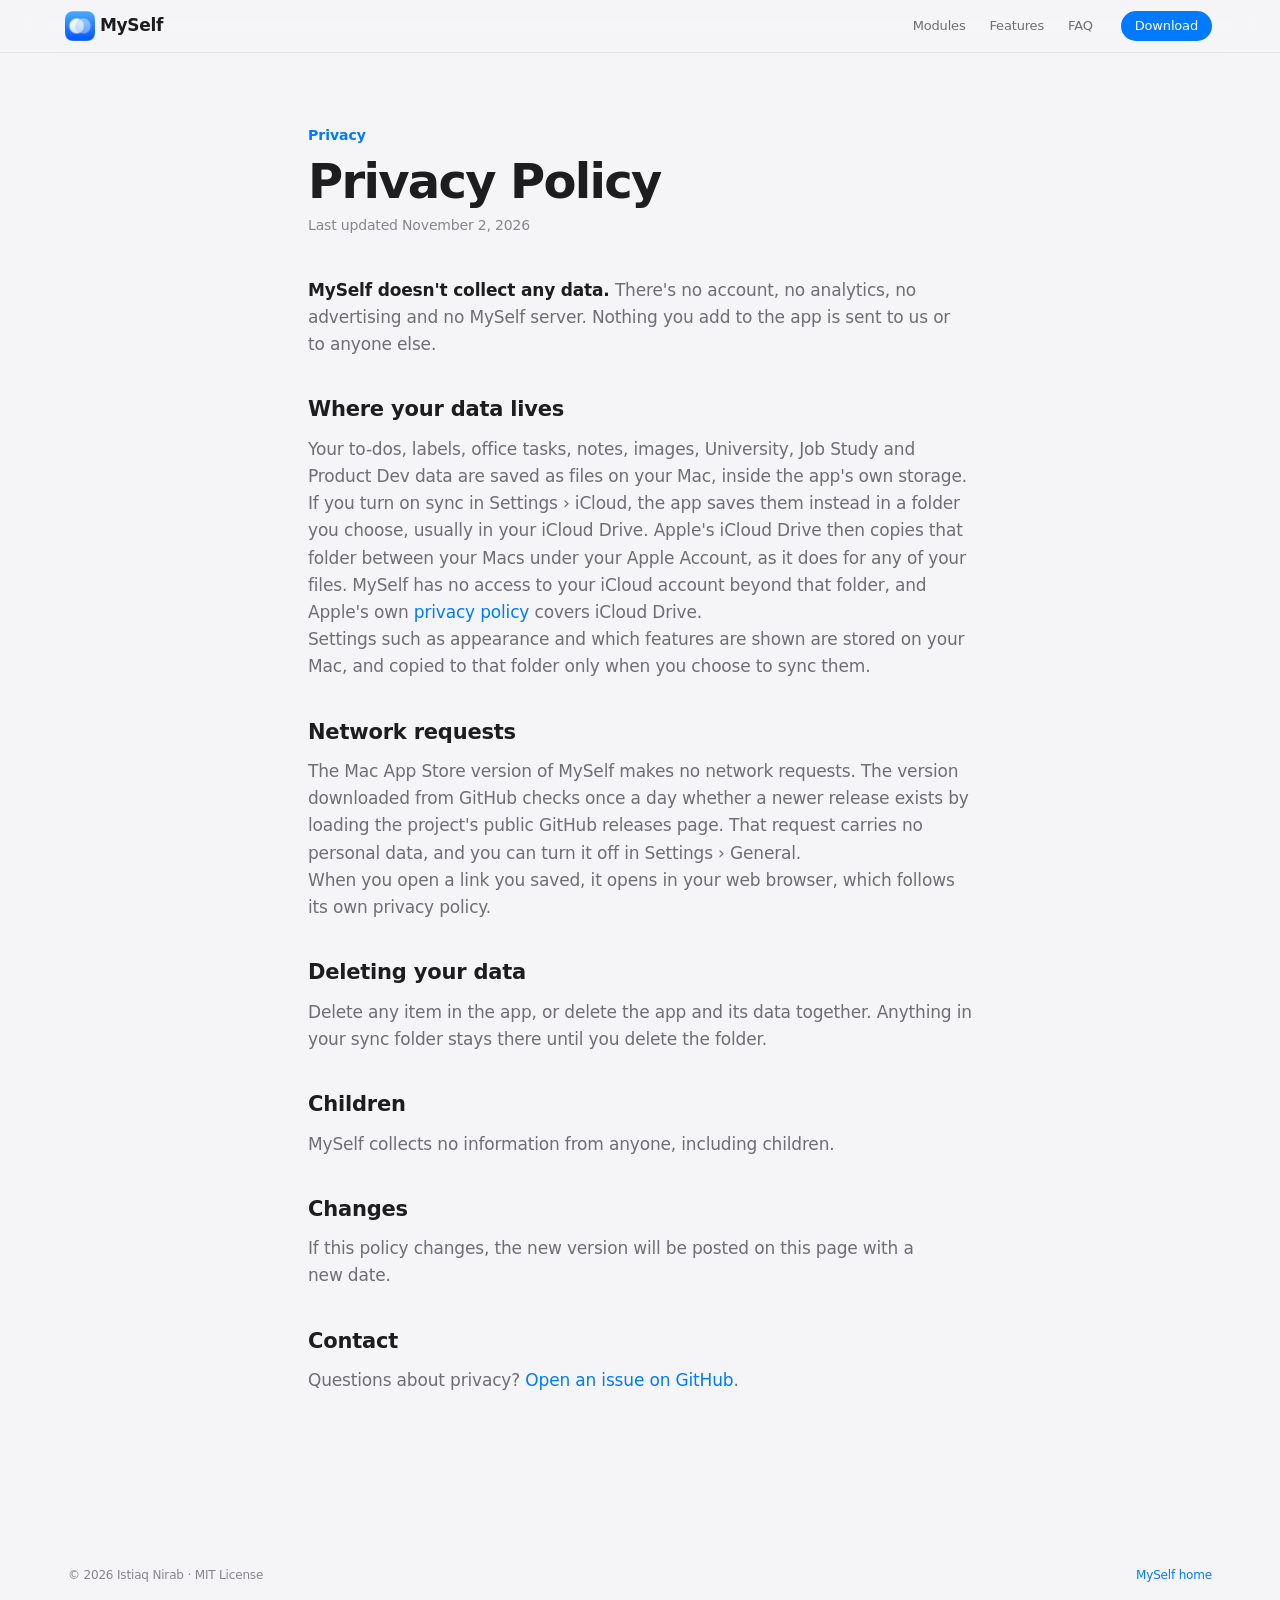
==== docs/privacy.html @ 62cdf797 "Move to com.quorrelapps.myself and prepare for the Mac App Store - Bundle ID com.quorrelapps.myself " ====
<!DOCTYPE html>
<html lang="en">
<head>
<meta charset="UTF-8">
<meta name="viewport" content="width=device-width, initial-scale=1.0">
<title>Privacy Policy — MySelf for Mac</title>
<meta name="description" content="MySelf collects no data. Everything you add stays in files on your Mac, or in an iCloud Drive folder you choose.">
<link rel="icon" href="icon.png">
<link rel="stylesheet" href="landing.css">
<style>
.policy{max-width:720px;padding:72px 28px 96px}
.policy h1{font-size:clamp(34px,5vw,48px);font-weight:700;letter-spacing:-.035em;line-height:1.05;margin:10px 0 8px}
.policy .updated{color:var(--ink-3);font-size:14px;margin-bottom:40px}
.policy h2{font-size:21px;font-weight:650;letter-spacing:-.01em;margin:36px 0 10px}
.policy p,.policy li{font-size:17px;line-height:1.6;color:var(--ink-2)}
.policy ul{padding-left:22px;display:flex;flex-direction:column;gap:6px}
.policy a{color:var(--accent)}
.policy strong{color:var(--ink);font-weight:600}
</style>
</head>
<body>
<nav class="nav"><div class="wrap"><a class="brand" href="index.html"><img src="icon.png" alt="">MySelf</a><div class="nav-links"><a href="index.html#modules">Modules</a><a href="index.html#features">Features</a><a href="index.html#faq">FAQ</a></div><a class="btn pri sm" href="https://github.com/Ok9xNirab/myself/releases/latest">Download</a></div></nav>

<main class="policy" style="margin:0 auto">
<div class="eyebrow">Privacy</div>
<h1>Privacy Policy</h1>
<p class="updated">Last updated November 2, 2026</p>

<p><strong>MySelf doesn't collect any data.</strong> There's no account, no analytics, no advertising and no MySelf server. Nothing you add to the app is sent to us or to anyone else.</p>

<h2>Where your data lives</h2>
<p>Your to-dos, labels, office tasks, notes, images, University, Job Study and Product Dev data are saved as files on your Mac, inside the app's own storage.</p>
<p>If you turn on sync in Settings › iCloud, the app saves them instead in a folder you choose, usually in your iCloud Drive. Apple's iCloud Drive then copies that folder between your Macs under your Apple Account, as it does for any of your files. MySelf has no access to your iCloud account beyond that folder, and Apple's own <a href="https://www.apple.com/legal/privacy/">privacy policy</a> covers iCloud Drive.</p>
<p>Settings such as appearance and which features are shown are stored on your Mac, and copied to that folder only when you choose to sync them.</p>

<h2>Network requests</h2>
<p>The Mac App Store version of MySelf makes no network requests. The version downloaded from GitHub checks once a day whether a newer release exists by loading the project's public GitHub releases page. That request carries no personal data, and you can turn it off in Settings › General.</p>
<p>When you open a link you saved, it opens in your web browser, which follows its own privacy policy.</p>

<h2>Deleting your data</h2>
<p>Delete any item in the app, or delete the app and its data together. Anything in your sync folder stays there until you delete the folder.</p>

<h2>Children</h2>
<p>MySelf collects no information from anyone, including children.</p>

<h2>Changes</h2>
<p>If this policy changes, the new version will be posted on this page with a new date.</p>

<h2>Contact</h2>
<p>Questions about privacy? <a href="https://github.com/Ok9xNirab/myself/issues">Open an issue on GitHub</a>.</p>
</main>

<footer><div class="wrap">
<div class="f-bot"><span>© 2026 Istiaq Nirab · MIT License</span><span><a href="index.html">MySelf home</a></span></div>
</div></footer>
</body>
</html>
---- docs/landing.css ----
:root{--bg:#f5f5f7;--surface:#fff;--surface-2:#f0f0f2;--border:#e2e2e6;--ink:#1d1d1f;--ink-2:#6e6e73;--ink-3:#86868b;--accent:#007aff;--blue:#007aff;--green:#28a745;--cyan:#0a9fbd;--violet:#9b4fd0;--amber:#e08600;--red:#ff3b30;--magenta:#ff2d55;--sans:-apple-system,BlinkMacSystemFont,"SF Pro Text","Helvetica Neue",system-ui,sans-serif;--display:-apple-system,BlinkMacSystemFont,"SF Pro Display","Helvetica Neue",system-ui,sans-serif;--mono:ui-monospace,"SF Mono",Menlo,monospace;--bn:"Noto Sans Bengali",var(--sans);--wall:radial-gradient(90% 70% at 12% 8%,#f6c9ae 0%,transparent 60%),radial-gradient(90% 80% at 88% 14%,#c0c9f3 0%,transparent 62%),linear-gradient(180deg,#a9b6ea 0%,#6d7fcf 100%)}
*{box-sizing:border-box;margin:0;padding:0}
html{scroll-behavior:smooth;scroll-padding-top:64px}
body{background:var(--bg);color:var(--ink);font-family:var(--sans);font-size:17px;line-height:1.5;letter-spacing:-.01em;-webkit-font-smoothing:antialiased;overflow-x:hidden}
a{color:var(--accent);text-decoration:none}a:hover{color:var(--accent);text-decoration:underline}
button{font:inherit;color:inherit}
.ico{display:block;flex-shrink:0}
.wrap{max-width:1200px;margin:0 auto;padding:0 28px}
h1,h2,h3{font-family:var(--display);text-wrap:balance}
p{text-wrap:pretty}
.eyebrow{font-size:14px;font-weight:600;color:var(--accent);letter-spacing:0}
.h2{font-size:clamp(34px,5vw,56px);font-weight:700;letter-spacing:-.035em;line-height:1.04}
.lede{font-size:clamp(18px,2vw,21px);color:var(--ink-2);line-height:1.45;max-width:46ch}
.sec{padding:120px 0}
.sec-head{display:flex;flex-direction:column;gap:14px;margin-bottom:56px}
.sec-head.c{align-items:center;text-align:center}.sec-head.c .lede{max-width:56ch}
.btn{display:inline-flex;align-items:center;gap:8px;height:44px;padding:0 22px;border-radius:99px;border:0;font-size:16px;font-weight:500;cursor:pointer;white-space:nowrap;transition:transform .12s,background .15s}
.btn:hover{text-decoration:none}.btn:active{transform:scale(.97)}
.btn.pri{background:var(--accent);color:#fff}.btn.pri:hover{color:#fff;background:color-mix(in srgb,var(--accent) 88%,#000)}
.btn.sec2{background:rgba(255,255,255,.7);color:var(--ink);box-shadow:0 0 0 .5px rgba(0,0,0,.12);-webkit-backdrop-filter:blur(20px);backdrop-filter:blur(20px)}.btn.sec2:hover{color:var(--ink);background:#fff}
.btn.sm{height:30px;padding:0 14px;font-size:13px}
.link{display:inline-flex;align-items:center;gap:4px;font-weight:500}

/* nav */
.nav{position:sticky;top:0;z-index:100;background:rgba(245,245,247,.72);-webkit-backdrop-filter:blur(24px) saturate(1.8);backdrop-filter:blur(24px) saturate(1.8);border-bottom:.5px solid rgba(0,0,0,.08)}
.nav .wrap{height:52px;display:flex;align-items:center;gap:28px}
.brand{display:flex;align-items:center;gap:8px;color:var(--ink);font-family:var(--display);font-weight:650;font-size:17px;letter-spacing:-.02em}.brand:hover{color:var(--ink);text-decoration:none}
.brand img{width:30px;height:30px;margin:-3px}
.nav-links{display:flex;gap:24px;margin-left:auto}
.nav-links a{color:var(--ink-2);font-size:13px}.nav-links a:hover{color:var(--ink);text-decoration:none}

/* hero */
.hero{position:relative;background:var(--wall);padding:88px 0 0;overflow:hidden;isolation:isolate}
.hero::after{content:"";position:absolute;left:0;right:0;bottom:0;height:200px;background:linear-gradient(180deg,transparent,var(--bg));z-index:-1}
.hero-top{display:flex;flex-direction:column;align-items:center;text-align:center;gap:20px}
.hero-icon{width:132px;height:132px;filter:drop-shadow(0 18px 30px rgba(20,30,90,.35));margin:-14px}
.hero h1{font-size:clamp(44px,7.4vw,88px);font-weight:700;letter-spacing:-.045em;line-height:.98;color:#fff;text-shadow:0 2px 30px rgba(20,30,90,.25);max-width:13ch}
.hero .lede{color:rgba(255,255,255,.92);max-width:52ch;text-align:center}
.hero-cta{display:flex;gap:12px;flex-wrap:wrap;justify-content:center;margin-top:6px}
.hero-meta{font-size:13px;color:rgba(255,255,255,.82)}
.hero-stage{margin-top:48px;padding:0 0 70px;display:flex;justify-content:center}
.hero-shot{display:block;width:min(1180px,100%);height:auto}

/* app window mock */
.win{width:min(1100px,100%);border-radius:16px;overflow:hidden;display:grid;grid-template-columns:220px minmax(0,1fr);background:rgba(236,236,240,.66);-webkit-backdrop-filter:blur(50px) saturate(1.9);backdrop-filter:blur(50px) saturate(1.9);box-shadow:0 0 0 .5px rgba(0,0,0,.18),inset 0 0 0 .5px rgba(255,255,255,.2),0 50px 120px -20px rgba(10,20,70,.55),0 14px 34px -10px rgba(10,20,70,.35);font-size:13px;line-height:1.45;letter-spacing:-.003em;text-align:left}
.win.dark{background:rgba(34,34,38,.7);color:#f5f5f7}
.w-side{padding:8px 0 8px 8px;display:flex}
.w-panel{flex:1;border-radius:12px;background:rgba(242,242,246,.86);box-shadow:0 0 0 .5px rgba(0,0,0,.07),0 2px 10px rgba(0,0,0,.06);display:flex;flex-direction:column;padding:0 8px 8px}
.win.dark .w-panel{background:rgba(44,44,48,.82);box-shadow:0 0 0 .5px rgba(255,255,255,.08)}
.tl{display:flex;gap:8px;height:40px;align-items:center;padding-left:6px}
.tl span{width:12px;height:12px;border-radius:50%;box-shadow:inset 0 0 0 .5px rgba(0,0,0,.2)}
.tl span:nth-child(1){background:#ff5f57}.tl span:nth-child(2){background:#febc2e}.tl span:nth-child(3){background:#28c840}
.w-h{font-size:11px;font-weight:600;color:var(--ink-3);padding:10px 8px 4px}
.w-row{display:flex;align-items:center;gap:8px;height:28px;padding:0 8px;border-radius:7px}
.w-row .ico{color:var(--accent)}
.w-row b{margin-left:auto;font-weight:400;color:var(--ink-3);font-size:12px;font-variant-numeric:tabular-nums}
.w-row.on{background:color-mix(in srgb,var(--accent) 17%,transparent)}
.w-foot{margin-top:auto;display:flex;align-items:center;gap:9px;padding:10px 4px 2px;border-top:.5px solid rgba(0,0,0,.08)}
.win.dark .w-foot{border-color:rgba(255,255,255,.08)}
.av{width:26px;height:26px;border-radius:50%;display:grid;place-items:center;font-size:10.5px;font-weight:600;color:#fff;background:linear-gradient(180deg,#a3a3aa,#7b7b83)}
.w-foot .nm{font-size:12.5px;font-weight:600;line-height:1.2}.w-foot .s{font-size:11px;color:var(--ink-3)}
.w-main{background:#f5f5f7;display:flex;flex-direction:column;min-width:0}
.win.dark .w-main{background:#1e1e20}
.w-tb{height:52px;display:flex;align-items:center;gap:10px;padding:0 14px;flex-shrink:0}
.glass{display:flex;align-items:center;height:30px;padding:0 2px;border-radius:99px;background:rgba(255,255,255,.72);box-shadow:0 0 0 .5px rgba(0,0,0,.08),0 1px 3px rgba(0,0,0,.06);color:var(--ink-2)}
.win.dark .glass{background:rgba(255,255,255,.09);box-shadow:0 0 0 .5px rgba(255,255,255,.1);color:#a1a1a6}
.glass i{width:32px;height:26px;display:grid;place-items:center}
.w-title{line-height:1.15}.w-title .t{font-size:15px;font-weight:700;letter-spacing:-.01em}.w-title .s{font-size:11px;color:var(--ink-2)}
.win.dark .w-title .s{color:#a1a1a6}
.w-search{margin-left:auto;display:flex;align-items:center;gap:6px;height:30px;width:200px;padding:0 6px 0 11px;color:var(--ink-3)}
.w-search span{flex:1}
.kbd{font-size:11px;color:var(--ink-3);padding:1px 6px;border-radius:5px;background:rgba(0,0,0,.06);font-family:var(--sans)}
.win.dark .kbd{background:rgba(255,255,255,.08)}
.w-body{padding:20px 28px 28px;display:flex;flex-direction:column;gap:18px}
.greet{display:flex;justify-content:space-between;align-items:center;gap:20px}
.greet .d{font-size:12px;font-weight:600;color:var(--ink-3)}
.greet h4{font-family:var(--display);font-size:30px;font-weight:700;letter-spacing:-.025em;line-height:1.1;margin:2px 0 4px}
.greet p{color:var(--ink-2);font-size:14px}.win.dark .greet p{color:#a1a1a6}
.greet p em{font-style:normal;font-weight:600;color:var(--red)}
.ring{width:84px;height:84px;border-radius:50%;background:conic-gradient(var(--green) 0 45%,rgba(0,0,0,.07) 0);display:grid;place-items:center;flex-shrink:0}
.ring>div{width:68px;height:68px;border-radius:50%;background:#f5f5f7;display:grid;place-items:center;text-align:center;line-height:1}
.win.dark .ring{background:conic-gradient(#30d158 0 45%,rgba(255,255,255,.1) 0)}.win.dark .ring>div{background:#1e1e20}
.ring b{font-size:18px;font-family:var(--display)}.ring small{display:block;font-size:9.5px;color:var(--ink-3);margin-top:3px}
.stats{display:grid;grid-template-columns:repeat(4,minmax(0,1fr));gap:12px}
.card{background:#fff;border-radius:12px;box-shadow:0 0 0 .5px rgba(0,0,0,.05),0 1px 2px rgba(0,0,0,.05);padding:14px}
.win.dark .card{background:#2a2a2c;box-shadow:0 0 0 .5px rgba(255,255,255,.06)}
.stat .l{display:flex;align-items:center;gap:6px;font-size:12.5px;font-weight:500}
.stat .n{font-family:var(--display);font-size:32px;font-weight:700;letter-spacing:-.03em;line-height:1.1;margin-top:6px}
.stat .s{font-size:11.5px;color:var(--ink-3)}
.two{display:grid;grid-template-columns:minmax(0,1.4fr) minmax(0,1fr);gap:12px}
.ch{display:flex;align-items:center;justify-content:space-between;font-size:13px;font-weight:600;margin-bottom:8px}
.ch span{font-weight:400;color:var(--ink-3);font-size:12px}
.li{display:flex;align-items:center;gap:10px;padding:7px 0;border-top:.5px solid rgba(0,0,0,.07)}
.win.dark .li{border-color:rgba(255,255,255,.07)}
.li:first-of-type{border-top:0}
.cb{width:16px;height:16px;border-radius:50%;border:1.5px solid rgba(0,0,0,.25);flex-shrink:0;display:grid;place-items:center;color:#fff}
.win.dark .cb{border-color:rgba(255,255,255,.3)}
.cb.on{background:var(--accent);border-color:var(--accent)}
.li .t{flex:1;min-width:0;white-space:nowrap;overflow:hidden;text-overflow:ellipsis}
.li.done .t{color:var(--ink-3);text-decoration:line-through}
.pill{font-size:11px;font-weight:500;padding:1px 8px;border-radius:99px;white-space:nowrap}
.p-red{color:var(--red);background:rgba(255,59,48,.12)}.p-amber{color:var(--amber);background:rgba(255,149,0,.14)}.p-blue{color:var(--blue);background:rgba(0,122,255,.12)}.p-green{color:var(--green);background:rgba(52,199,89,.15)}.p-violet{color:var(--violet);background:rgba(175,82,222,.13)}.p-cyan{color:var(--cyan);background:rgba(48,176,199,.14)}.p-gray{color:var(--ink-2);background:rgba(0,0,0,.06)}
.tm{font-size:11.5px;color:var(--ink-3);font-variant-numeric:tabular-nums;white-space:nowrap}
.cls{display:flex;gap:10px;padding:8px 0}
.cls .bar{width:3px;border-radius:2px;background:var(--violet)}
.cls .t{font-weight:600}.cls .s{font-size:12px;color:var(--ink-3)}

/* modules */
.mods{display:grid;grid-template-columns:repeat(auto-fill,minmax(min(100%,260px),1fr));gap:16px}
.mod{background:var(--surface);border-radius:20px;padding:24px;display:flex;flex-direction:column;gap:10px;box-shadow:0 0 0 .5px rgba(0,0,0,.05),0 1px 3px rgba(0,0,0,.04);transition:transform .2s,box-shadow .2s;color:var(--ink)}
.mod:hover{transform:translateY(-3px);box-shadow:0 0 0 .5px rgba(0,0,0,.05),0 14px 30px rgba(0,0,0,.08);text-decoration:none;color:var(--ink)}
.tile{width:44px;height:44px;border-radius:12px;display:grid;place-items:center;color:#fff;margin-bottom:6px}
.mod h3{font-size:19px;font-weight:650;letter-spacing:-.02em}
.mod p{font-size:14.5px;color:var(--ink-2);line-height:1.45}
.mod .k{margin-top:auto;padding-top:8px;font-size:12px;color:var(--ink-3);display:flex;gap:4px;align-items:center}

/* feature rows */
.feat{display:grid;grid-template-columns:minmax(0,5fr) minmax(0,7fr);gap:72px;align-items:center;padding:72px 0;border-top:.5px solid var(--border)}
.feat:first-of-type{border-top:0}
.feat.flip{grid-template-columns:minmax(0,7fr) minmax(0,5fr)}.feat.flip .copy{order:2}
.copy{display:flex;flex-direction:column;gap:16px}
.copy h3{font-size:clamp(28px,3.4vw,40px);font-weight:700;letter-spacing:-.03em;line-height:1.08}
.copy>p{color:var(--ink-2);font-size:17px}
.ticks{list-style:none;display:flex;flex-direction:column;gap:10px;margin-top:6px}
.ticks li{display:flex;gap:10px;font-size:15.5px;line-height:1.4}
.ticks li .ico{color:var(--accent);margin-top:1px}
.shot{background:var(--surface);border-radius:20px;padding:22px;box-shadow:0 0 0 .5px rgba(0,0,0,.06),0 30px 60px -20px rgba(0,0,0,.18);font-size:13px;line-height:1.45;letter-spacing:-.003em;min-width:0}
.shot-h{display:flex;align-items:center;gap:10px;margin-bottom:14px}
.shot-h .t{font-family:var(--display);font-size:17px;font-weight:700;letter-spacing:-.015em}
.shot-h .r{margin-left:auto;display:flex;gap:6px}
.seg{display:inline-flex;padding:2px;border-radius:8px;background:rgba(0,0,0,.06)}
.seg span{font-size:12px;font-weight:500;color:var(--ink-2);padding:3px 11px;border-radius:6px}
.seg span.on{background:#fff;color:var(--ink);box-shadow:0 0 0 .5px rgba(0,0,0,.08),0 1px 2px rgba(0,0,0,.1)}
.grid2{display:grid;grid-template-columns:minmax(0,1fr) minmax(0,1fr);gap:12px}
.sub-card{background:var(--surface-2);border-radius:12px;padding:12px 14px}
.mut{color:var(--ink-3);font-size:12px}
.prog{height:6px;border-radius:3px;background:rgba(0,0,0,.07);overflow:hidden;margin-top:6px}.prog i{display:block;height:100%;border-radius:3px}
.week{display:grid;grid-template-columns:44px repeat(5,minmax(0,1fr));gap:4px;font-size:11px}
.week .dh{color:var(--ink-3);font-weight:600;text-align:center;padding-bottom:4px}
.week .hr{color:var(--ink-3);font-variant-numeric:tabular-nums;padding-top:2px}
.week .ev{border-radius:6px;padding:5px 7px;font-weight:500;line-height:1.25;min-height:44px}
.week .ev small{display:block;font-weight:400;opacity:.8}
.cnt{display:flex;gap:14px;align-items:center}
.cnt .big{font-family:var(--display);font-size:38px;font-weight:700;letter-spacing:-.03em;line-height:1;color:var(--red)}
.topic{display:grid;grid-template-columns:minmax(0,1fr) auto auto;gap:12px;align-items:center;padding:9px 0;border-top:.5px solid rgba(0,0,0,.07)}
.topic:first-of-type{border-top:0}
.kan{display:grid;grid-template-columns:repeat(4,minmax(0,1fr));gap:8px}
.col{background:var(--surface-2);border-radius:12px;padding:10px;display:flex;flex-direction:column;gap:8px}
.col-h{display:flex;align-items:center;gap:6px;font-size:12px;font-weight:600;color:var(--ink-2);padding:0 2px}
.col-h b{margin-left:auto;font-weight:400;color:var(--ink-3)}
.col-h i{width:8px;height:8px;border-radius:50%}
.kc{background:#fff;border-radius:9px;padding:9px 10px;box-shadow:0 0 0 .5px rgba(0,0,0,.06),0 1px 2px rgba(0,0,0,.05);display:flex;flex-direction:column;gap:6px}
.kc .t{font-weight:500;line-height:1.3}
.kc .m{display:flex;gap:6px;align-items:center}
.wk-top{display:grid;grid-template-columns:auto minmax(0,1fr);gap:22px;align-items:center}
.streak{display:flex;flex-direction:column;align-items:center;gap:2px;padding:14px 22px;border-radius:16px;background:rgba(255,59,48,.08);color:var(--red)}
.streak b{font-family:var(--display);font-size:44px;line-height:1;letter-spacing:-.03em}
.streak span{font-size:12px;font-weight:600}
.days{display:grid;grid-template-columns:repeat(7,minmax(0,1fr));gap:6px;text-align:center;font-size:11px;color:var(--ink-3)}
.days i{display:grid;place-items:center;aspect-ratio:1;border-radius:50%;background:rgba(0,0,0,.05);margin-bottom:4px;color:#fff}
.days i.on{background:var(--red)}.days i.today{box-shadow:0 0 0 2px #fff,0 0 0 3.5px var(--red);background:var(--red)}
.chart{display:flex;align-items:flex-end;gap:6px;height:96px;padding-top:8px}
.chart i{flex:1;border-radius:5px 5px 2px 2px;background:color-mix(in srgb,var(--red) 30%,#fff)}
.chart i.hi{background:var(--red)}

/* notes (dark) */
.dark-sec{background:#0b0b0d;color:#f5f5f7}
.dark-sec .lede,.dark-sec .copy>p{color:#a1a1a6}
.dark-sec .eyebrow{color:#64d2ff}
.editor{display:grid;grid-template-columns:200px minmax(0,1fr);border-radius:16px;overflow:hidden;background:#1e1e20;box-shadow:0 0 0 .5px rgba(255,255,255,.12),0 40px 90px -20px rgba(0,0,0,.8);font-size:13px;line-height:1.5;letter-spacing:-.003em}
.ed-side{background:#2a2a2c;padding:0 10px 14px;border-right:.5px solid rgba(255,255,255,.07)}
.ed-side .w-h{color:#7f7f85}
.ed-side .w-row{color:#e5e5ea}.ed-side .w-row.on{background:rgba(10,132,255,.25)}
.ed-side .w-row .ico{color:#0a84ff}
.ed-side .w-row b{color:#7f7f85}
.ed-main{padding:0 0 28px;min-width:0}
.ed-tb{height:48px;display:flex;align-items:center;gap:2px;padding:0 16px;border-bottom:.5px solid rgba(255,255,255,.07);color:#a1a1a6}
.ed-tb i{width:30px;height:28px;display:grid;place-items:center;border-radius:6px}
.ed-tb i.on{background:rgba(255,255,255,.08);color:#fff}
.ed-tb .sp{width:1px;height:16px;background:rgba(255,255,255,.12);margin:0 6px}
.ed-doc{padding:26px 40px 0;display:flex;flex-direction:column;gap:14px;max-width:680px}
.ed-doc .crumb{font-size:12px;color:#7f7f85}
.ed-doc h4{font-family:var(--display);font-size:30px;font-weight:700;letter-spacing:-.025em;line-height:1.1}
.ed-doc p{color:#d1d1d6;font-size:14.5px;line-height:1.6}
.math{padding:16px;border-radius:10px;background:rgba(255,255,255,.04);text-align:center;font-size:17px;color:#fff;overflow-x:auto}
.code{font-family:var(--mono);font-size:12.5px;line-height:1.6;padding:14px 16px;border-radius:10px;background:#141416;box-shadow:inset 0 0 0 .5px rgba(255,255,255,.08);white-space:pre;overflow-x:auto;color:#e5e5ea}
.code .k{color:#ff7ab2}.code .f{color:#67b7a4}.code .s{color:#ff8170}.code .c{color:#7f8c98}.code .n{color:#d9c97c}
.code-h{display:flex;justify-content:space-between;font-family:var(--sans);font-size:11px;color:#7f7f85;margin-bottom:6px}
.bn{font-family:var(--bn);font-size:16px!important;line-height:1.75!important}
.callout{display:flex;gap:10px;padding:12px 14px;border-radius:10px;background:rgba(10,132,255,.14);color:#cfe3ff;font-size:13.5px}
.notes-feats{display:grid;grid-template-columns:repeat(auto-fit,minmax(min(100%,220px),1fr));gap:36px;margin-top:64px}
.nf{display:flex;flex-direction:column;gap:8px}
.nf .ico{color:#64d2ff;margin-bottom:4px}
.nf h3{font-size:18px;font-weight:650;letter-spacing:-.015em}
.nf p{font-size:15px;color:#a1a1a6}

/* native */
.bento{display:grid;grid-template-columns:repeat(6,minmax(0,1fr));gap:16px}
.bx{background:var(--surface);border-radius:24px;padding:32px;box-shadow:0 0 0 .5px rgba(0,0,0,.05),0 1px 3px rgba(0,0,0,.04);display:flex;flex-direction:column;gap:12px;overflow:hidden;min-width:0}
.bx h3{font-size:24px;font-weight:700;letter-spacing:-.025em;line-height:1.15}
.bx>p{color:var(--ink-2);font-size:15.5px;max-width:44ch}
.s4{grid-column:span 4}.s2{grid-column:span 2}.s3{grid-column:span 3}
.qo-wrap{margin-top:14px;padding:30px 20px;border-radius:16px;background:var(--wall);display:grid;place-items:center}
.qo{width:min(520px,100%);border-radius:14px;overflow:hidden;background:rgba(240,240,244,.86);-webkit-backdrop-filter:blur(40px) saturate(1.8);backdrop-filter:blur(40px) saturate(1.8);box-shadow:0 0 0 .5px rgba(0,0,0,.18),0 24px 60px rgba(0,0,0,.3);font-size:13px;letter-spacing:-.003em}
.qo-in{display:flex;align-items:center;gap:10px;padding:0 16px;height:50px;border-bottom:.5px solid rgba(0,0,0,.1);color:var(--ink-3)}
.qo-in input{flex:1;border:0;outline:0;background:transparent;font:inherit;font-size:19px;color:var(--ink);min-width:0}
.qo-list{height:232px;overflow:auto;padding:6px}
.qo-g{font-size:11px;font-weight:600;color:var(--ink-3);padding:8px 10px 3px}
.qo-r{display:flex;align-items:center;gap:10px;height:34px;padding:0 10px;border-radius:7px;cursor:default}
.qo-r .ic{width:22px;height:22px;border-radius:6px;display:grid;place-items:center;background:color-mix(in srgb,var(--accent) 15%,transparent);color:var(--accent)}
.qo-r .tt{flex:1;white-space:nowrap;overflow:hidden;text-overflow:ellipsis}
.qo-r .sb{font-size:12px;color:var(--ink-3)}
.qo-r.on{background:var(--accent);color:#fff}.qo-r.on .ic{background:rgba(255,255,255,.22);color:#fff}.qo-r.on .sb{color:rgba(255,255,255,.8)}
.qo-empty{padding:30px;text-align:center;color:var(--ink-3)}
.qo-foot{display:flex;gap:14px;padding:8px 14px;font-size:11px;color:var(--ink-3);border-top:.5px solid rgba(0,0,0,.1)}
.mb{margin-top:auto;border-radius:12px;overflow:hidden;background:var(--wall);padding:0 0 70px;font-size:13px}
.mb-bar{height:26px;display:flex;align-items:center;gap:2px;padding:0 10px;background:rgba(246,246,250,.5);-webkit-backdrop-filter:blur(30px);backdrop-filter:blur(30px);font-weight:500;color:#111}
.mb-bar span{padding:1px 8px;border-radius:5px}.mb-bar span.app{font-weight:700}.mb-bar span.on{background:rgba(0,0,0,.12)}
.mb-menu{margin:0 0 0 58px;width:230px;padding:5px;border-radius:10px;background:rgba(240,240,244,.88);box-shadow:0 0 0 .5px rgba(0,0,0,.18),0 12px 32px rgba(0,0,0,.22)}
.mi{display:flex;align-items:center;height:22px;padding:0 9px 0 22px;border-radius:5px;position:relative}
.mi em{font-style:normal;margin-left:auto;color:var(--ink-3);letter-spacing:.04em}
.mi.on{background:var(--accent);color:#fff}.mi.on em{color:rgba(255,255,255,.8)}
.mi .chk{position:absolute;left:6px}
.msep{height:1px;margin:5px 9px;background:rgba(0,0,0,.1)}
.keys{display:grid;grid-template-columns:repeat(auto-fill,minmax(min(100%,190px),1fr));gap:8px;margin-top:6px}
.key{display:flex;align-items:center;justify-content:space-between;gap:10px;padding:10px 14px;border-radius:10px;background:var(--surface-2);font-size:14px}
.key kbd{font-family:var(--sans);font-size:13px;color:var(--ink-2);letter-spacing:.06em}
.appear{display:flex;gap:16px;margin-top:auto;flex-wrap:wrap}
.ap{flex:1;min-width:140px;display:flex;flex-direction:column;gap:8px;align-items:center;font-size:13px;color:var(--ink-2);background:none;border:0;cursor:pointer}
.ap .pv{width:100%;aspect-ratio:16/10;border-radius:10px;overflow:hidden;display:grid;grid-template-columns:30% 1fr;box-shadow:0 0 0 .5px rgba(0,0,0,.12);transition:box-shadow .15s}
.ap.on{color:var(--ink);font-weight:600}.ap.on .pv{box-shadow:0 0 0 3px var(--accent)}
.pv .a{padding:6px;display:flex;flex-direction:column;gap:4px}.pv .a i{height:5px;border-radius:2px;background:currentColor;opacity:.15}.pv .a i:first-child{background:var(--accent);opacity:1;width:80%}
.pv .b{padding:8px;display:flex;flex-direction:column;gap:5px}.pv .b i{height:16px;border-radius:4px}
.swatches{display:flex;gap:10px;flex-wrap:wrap;align-items:center}
.sw{width:26px;height:26px;border-radius:50%;border:0;cursor:pointer;box-shadow:inset 0 0 0 .5px rgba(0,0,0,.2);position:relative}
.sw.on::after{content:"";position:absolute;inset:8.5px;border-radius:50%;background:#fff}
.sb-opts{display:grid;grid-template-columns:1fr 1fr;gap:12px;margin-top:auto}
.sbo{border-radius:10px;height:110px;background:#f5f5f7;box-shadow:0 0 0 .5px rgba(0,0,0,.1);display:grid;grid-template-columns:34% 1fr;overflow:hidden;position:relative}
.sbo.fl .s{margin:6px 0 6px 6px;border-radius:7px;background:rgba(230,230,236,.95);box-shadow:0 0 0 .5px rgba(0,0,0,.06)}
.sbo.cl .s{background:#e9e9ee;border-right:.5px solid rgba(0,0,0,.1)}
.sbo-l{font-size:12.5px;color:var(--ink-2);text-align:center;margin-top:6px}

/* icon & widgets */
.icons-row{display:flex;gap:28px;flex-wrap:wrap;justify-content:center;margin-bottom:44px}
.ic-opt{display:flex;flex-direction:column;align-items:center;gap:10px;font-size:14px;color:var(--ink-2)}
.ic-opt .ic{width:96px;height:96px;border-radius:24px;padding:4px;box-shadow:0 0 0 3px transparent;transition:box-shadow .15s}
.ic-opt .ic img{width:100%;height:100%;display:block}
.ic-opt .ic.clr{background:linear-gradient(160deg,#a8c8f0,#4d64b8)}
.ic-opt.on{color:var(--ink);font-weight:600}.ic-opt.on .ic{box-shadow:0 0 0 3px var(--accent)}

/* privacy */
.priv{display:grid;grid-template-columns:repeat(auto-fit,minmax(min(100%,250px),1fr));gap:16px}
.pv-card{background:var(--surface);border-radius:20px;padding:28px;display:flex;flex-direction:column;gap:10px;box-shadow:0 0 0 .5px rgba(0,0,0,.05)}
.pv-card .tile{background:var(--surface-2);color:var(--ink)}
.pv-card h3{font-size:19px;font-weight:650;letter-spacing:-.02em}
.pv-card p{font-size:15px;color:var(--ink-2)}

/* specs + faq */
.specs{display:grid;grid-template-columns:repeat(auto-fit,minmax(min(100%,220px),1fr));border-top:.5px solid var(--border)}
.spec{padding:24px 24px 24px 0;border-bottom:.5px solid var(--border);display:flex;flex-direction:column;gap:4px}
.spec .k{font-size:13px;color:var(--ink-3);font-weight:500}.spec .v{font-size:16px;font-weight:500}
.faq{max-width:820px;margin:0 auto;border-top:.5px solid var(--border)}
.faq details{border-bottom:.5px solid var(--border)}
.faq summary{list-style:none;display:flex;justify-content:space-between;align-items:center;gap:20px;padding:22px 0;font-size:19px;font-weight:600;letter-spacing:-.015em;cursor:pointer}
.faq summary::-webkit-details-marker{display:none}
.faq summary .ico{color:var(--ink-3);transition:transform .2s}
.faq details[open] summary .ico{transform:rotate(45deg)}
.faq details p{padding:0 40px 24px 0;color:var(--ink-2);font-size:16px;max-width:66ch}

/* cta + footer */
.cta{background:var(--wall);border-radius:32px;padding:88px 32px;display:flex;flex-direction:column;align-items:center;gap:18px;text-align:center;color:#fff;overflow:hidden}
.cta img{width:110px;height:110px;margin:-12px;filter:drop-shadow(0 16px 28px rgba(20,30,90,.35))}
.cta h2{font-size:clamp(36px,5.4vw,64px);font-weight:700;letter-spacing:-.04em;line-height:1.02;text-shadow:0 2px 30px rgba(20,30,90,.2)}
.cta p{color:rgba(255,255,255,.9);font-size:19px;max-width:46ch}
footer{padding:56px 0 40px;font-size:13px;color:var(--ink-2)}
.f-grid{display:grid;grid-template-columns:minmax(0,2fr) repeat(3,minmax(0,1fr));gap:32px;padding-bottom:32px;border-bottom:.5px solid var(--border)}
.f-grid h4{font-size:13px;font-weight:600;color:var(--ink);margin-bottom:10px;font-family:var(--sans)}
.f-grid ul{list-style:none;display:flex;flex-direction:column;gap:8px}
.f-grid a{color:var(--ink-2)}.f-grid a:hover{color:var(--ink)}
.f-grid .about{display:flex;flex-direction:column;gap:12px;max-width:34ch}
.f-bot{display:flex;justify-content:space-between;gap:16px;flex-wrap:wrap;padding-top:20px;color:var(--ink-3);font-size:12px}

@media(max-width:1000px){.feat,.feat.flip{grid-template-columns:1fr;gap:40px}.feat.flip .copy{order:0}.bento{grid-template-columns:1fr 1fr}.s4,.s2,.s3{grid-column:span 2}.stats{grid-template-columns:repeat(2,minmax(0,1fr))}.f-grid{grid-template-columns:1fr 1fr}}
@media(max-width:760px){.nav-links{display:none}.nav .btn{margin-left:auto}.win{grid-template-columns:1fr}.w-side,.w-search{display:none}.two,.grid2{grid-template-columns:1fr}.editor{grid-template-columns:1fr}.ed-side{display:none}.ed-doc{padding:22px 20px 0}.kan{grid-template-columns:1fr}.sec{padding:84px 0}.wrap{padding:0 20px}.bx{padding:24px}.week{font-size:10px}.wk-top{grid-template-columns:1fr}}

/* Coming soon (Workout) */
.w-row b.soon{font-size:11px}
.soon-tag{display:inline-block;font-size:11px;font-weight:600;letter-spacing:.01em;padding:2px 8px;border-radius:99px;color:var(--ink-2);background:rgba(0,0,0,.06);vertical-align:middle}
.mod.soon .tile{opacity:.6}
.mod.soon .soon-tag{align-self:flex-start}
.shot.soon{position:relative}
.shot.soon>*:not(.soon-over){opacity:.45;filter:saturate(.6)}
.soon-over{position:absolute;inset:0;display:grid;place-items:center;z-index:1}
.soon-over span{font-size:13px;font-weight:600;padding:6px 14px;border-radius:99px;background:var(--surface);color:var(--ink);box-shadow:0 0 0 .5px rgba(0,0,0,.08),0 6px 20px rgba(0,0,0,.12)}

/* Download */
.dl{display:flex;flex-wrap:wrap;align-items:center;gap:14px 20px;margin-top:28px}
.dl p{font-size:14px;color:var(--ink-2);line-height:1.5;max-width:620px}
.dl code{font-family:ui-monospace,SFMono-Regular,Menlo,monospace;font-size:12.5px;background:rgba(0,0,0,.06);padding:1px 6px;border-radius:5px}
.faq code{font-family:ui-monospace,SFMono-Regular,Menlo,monospace;font-size:.9em;background:rgba(0,0,0,.06);padding:1px 6px;border-radius:5px}
.kc .t{overflow-wrap:anywhere}
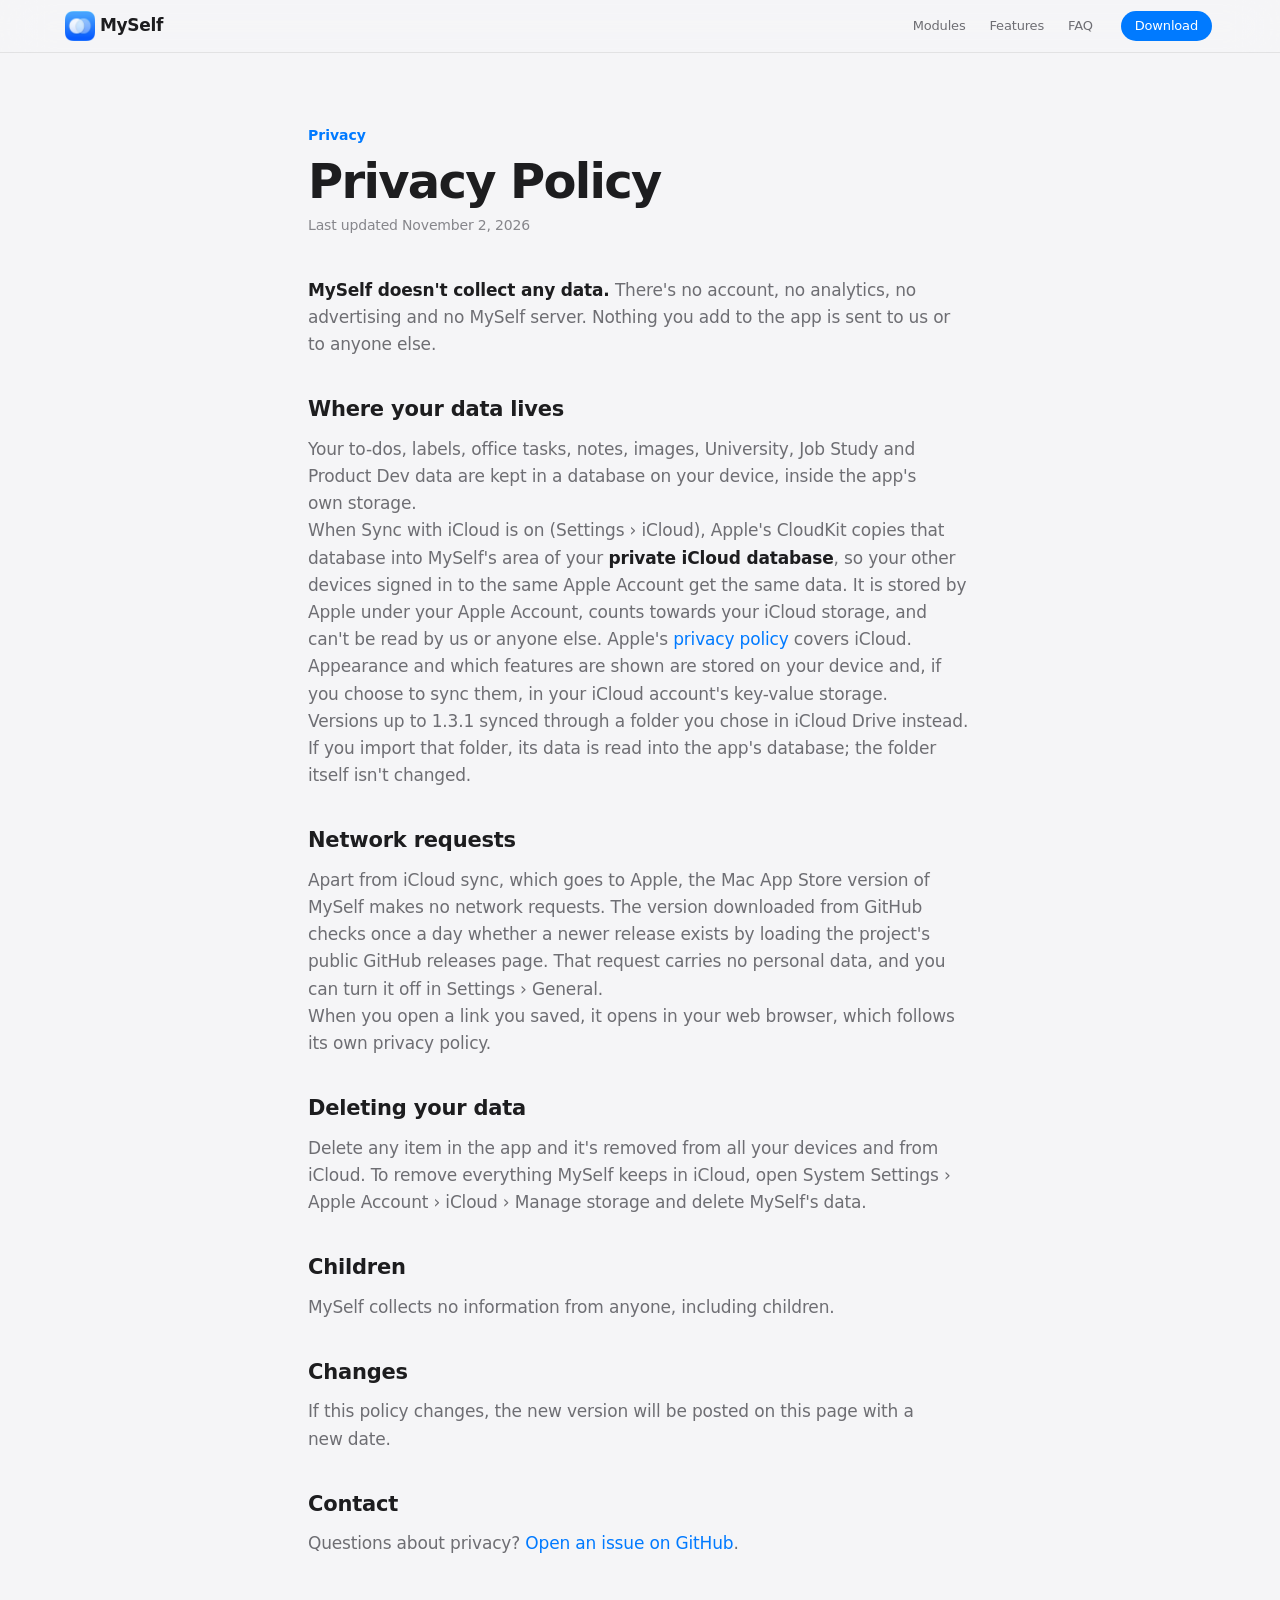
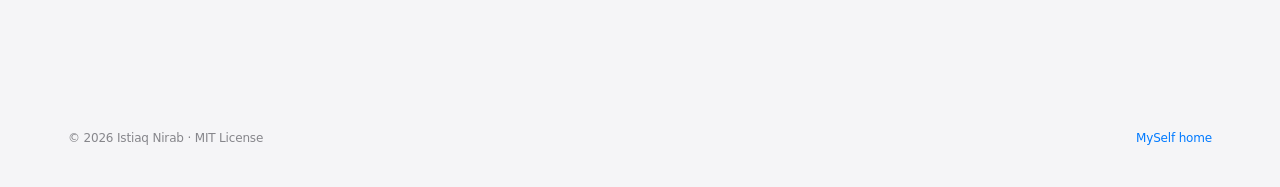
==== commit 20ab488f: "Sync through SwiftData and CloudKit instead of an iCloud Drive folder Data now lives in a SwiftData " ====
--- a/docs/privacy.html
+++ b/docs/privacy.html
@@ -4,7 +4,7 @@
 <meta charset="UTF-8">
 <meta name="viewport" content="width=device-width, initial-scale=1.0">
 <title>Privacy Policy — MySelf for Mac</title>
-<meta name="description" content="MySelf collects no data. Everything you add stays in files on your Mac, or in an iCloud Drive folder you choose.">
+<meta name="description" content="MySelf collects no data. Everything you add stays on your devices and in your own iCloud account.">
 <link rel="icon" href="icon.png">
 <link rel="stylesheet" href="landing.css">
 <style>
@@ -29,16 +29,17 @@
 <p><strong>MySelf doesn't collect any data.</strong> There's no account, no analytics, no advertising and no MySelf server. Nothing you add to the app is sent to us or to anyone else.</p>
 
 <h2>Where your data lives</h2>
-<p>Your to-dos, labels, office tasks, notes, images, University, Job Study and Product Dev data are saved as files on your Mac, inside the app's own storage.</p>
-<p>If you turn on sync in Settings › iCloud, the app saves them instead in a folder you choose, usually in your iCloud Drive. Apple's iCloud Drive then copies that folder between your Macs under your Apple Account, as it does for any of your files. MySelf has no access to your iCloud account beyond that folder, and Apple's own <a href="https://www.apple.com/legal/privacy/">privacy policy</a> covers iCloud Drive.</p>
-<p>Settings such as appearance and which features are shown are stored on your Mac, and copied to that folder only when you choose to sync them.</p>
+<p>Your to-dos, labels, office tasks, notes, images, University, Job Study and Product Dev data are kept in a database on your device, inside the app's own storage.</p>
+<p>When Sync with iCloud is on (Settings › iCloud), Apple's CloudKit copies that database into MySelf's area of your <strong>private iCloud database</strong>, so your other devices signed in to the same Apple Account get the same data. It is stored by Apple under your Apple Account, counts towards your iCloud storage, and can't be read by us or anyone else. Apple's <a href="https://www.apple.com/legal/privacy/">privacy policy</a> covers iCloud.</p>
+<p>Appearance and which features are shown are stored on your device and, if you choose to sync them, in your iCloud account's key-value storage.</p>
+<p>Versions up to 1.3.1 synced through a folder you chose in iCloud Drive instead. If you import that folder, its data is read into the app's database; the folder itself isn't changed.</p>
 
 <h2>Network requests</h2>
-<p>The Mac App Store version of MySelf makes no network requests. The version downloaded from GitHub checks once a day whether a newer release exists by loading the project's public GitHub releases page. That request carries no personal data, and you can turn it off in Settings › General.</p>
+<p>Apart from iCloud sync, which goes to Apple, the Mac App Store version of MySelf makes no network requests. The version downloaded from GitHub checks once a day whether a newer release exists by loading the project's public GitHub releases page. That request carries no personal data, and you can turn it off in Settings › General.</p>
 <p>When you open a link you saved, it opens in your web browser, which follows its own privacy policy.</p>
 
 <h2>Deleting your data</h2>
-<p>Delete any item in the app, or delete the app and its data together. Anything in your sync folder stays there until you delete the folder.</p>
+<p>Delete any item in the app and it's removed from all your devices and from iCloud. To remove everything MySelf keeps in iCloud, open System Settings › Apple Account › iCloud › Manage storage and delete MySelf's data.</p>
 
 <h2>Children</h2>
 <p>MySelf collects no information from anyone, including children.</p>
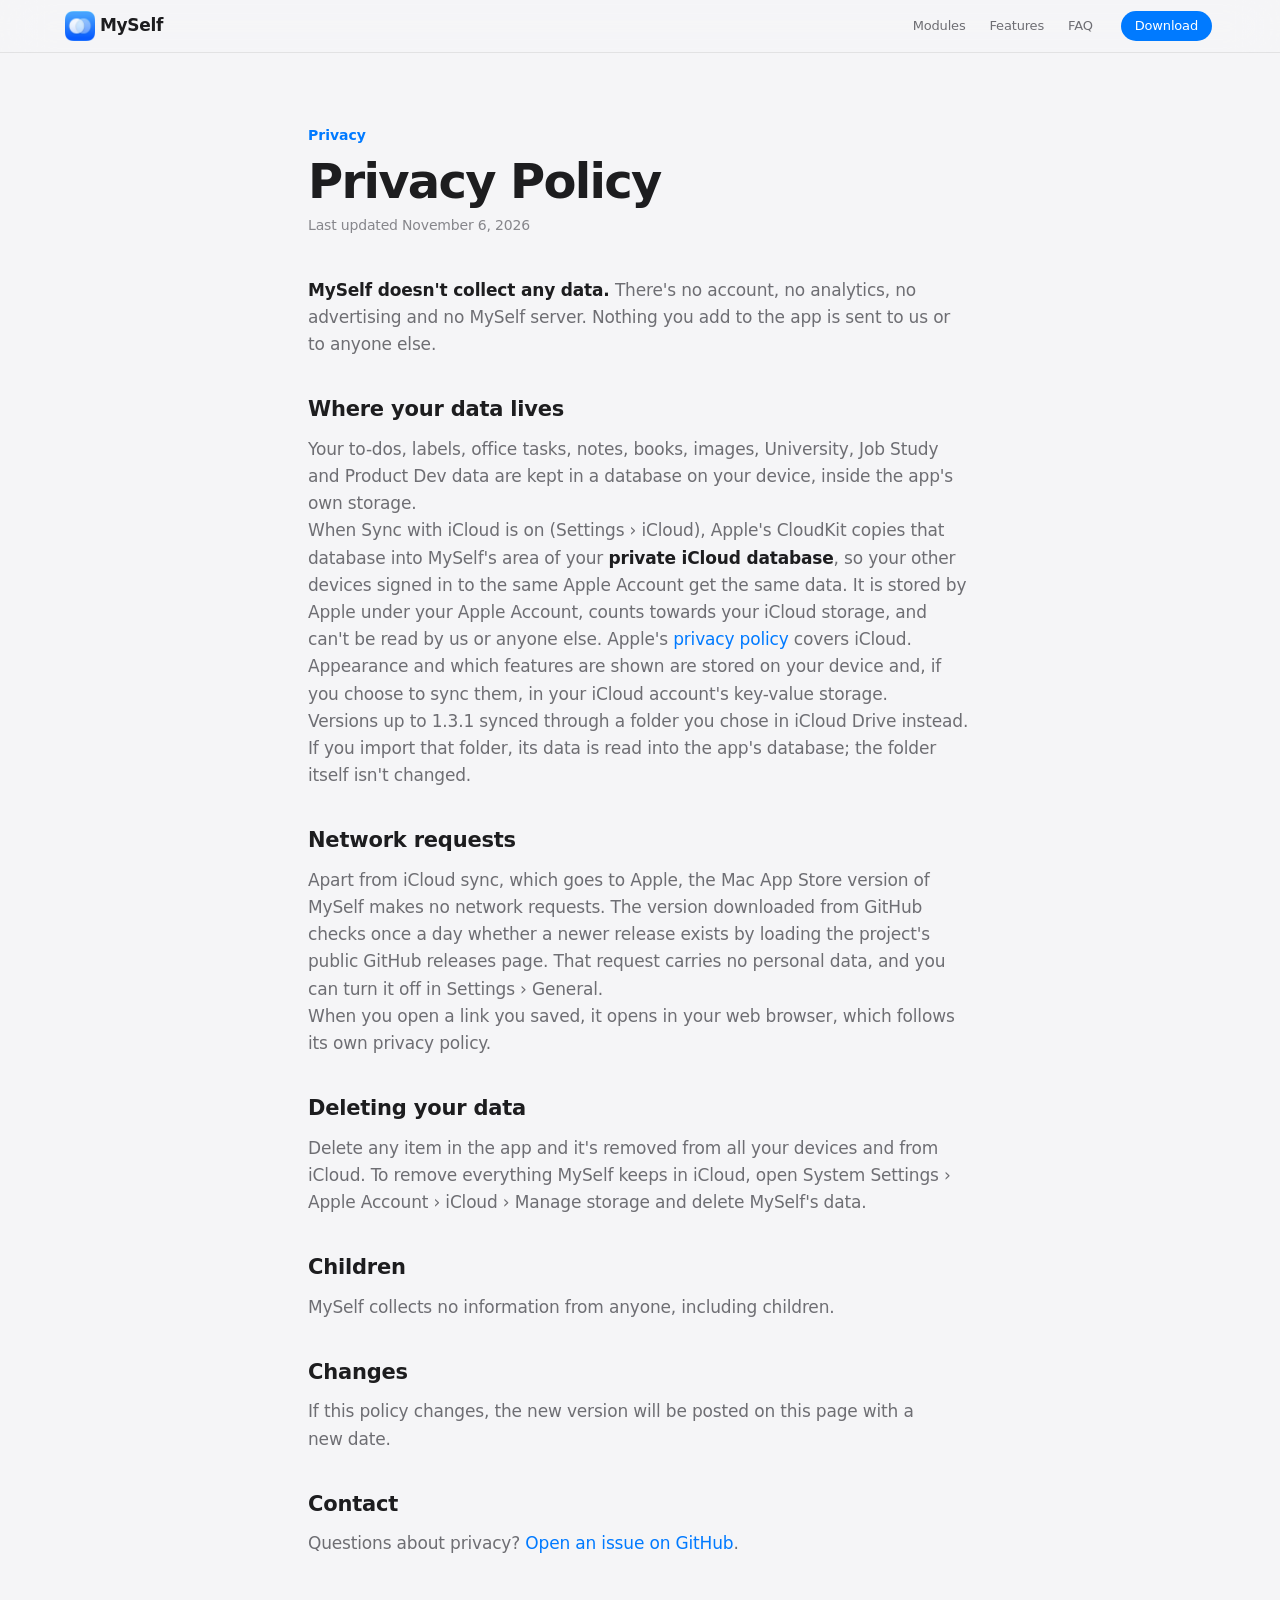
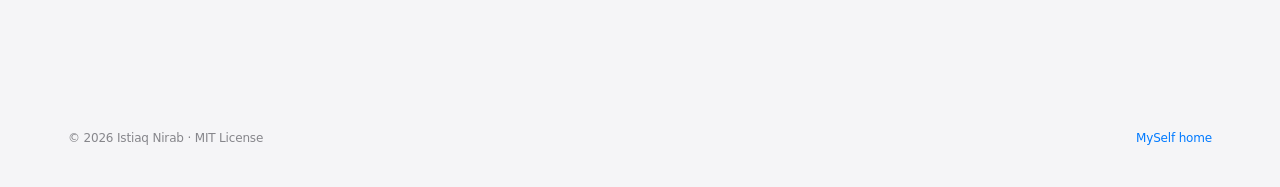
==== commit 48ccdf5f: "Add widgets and Book Notes to the landing page and README The landing page gets a Widgets section ba" ====
--- a/docs/privacy.html
+++ b/docs/privacy.html
@@ -24,12 +24,12 @@
 <main class="policy" style="margin:0 auto">
 <div class="eyebrow">Privacy</div>
 <h1>Privacy Policy</h1>
-<p class="updated">Last updated November 2, 2026</p>
+<p class="updated">Last updated November 6, 2026</p>
 
 <p><strong>MySelf doesn't collect any data.</strong> There's no account, no analytics, no advertising and no MySelf server. Nothing you add to the app is sent to us or to anyone else.</p>
 
 <h2>Where your data lives</h2>
-<p>Your to-dos, labels, office tasks, notes, images, University, Job Study and Product Dev data are kept in a database on your device, inside the app's own storage.</p>
+<p>Your to-dos, labels, office tasks, notes, books, images, University, Job Study and Product Dev data are kept in a database on your device, inside the app's own storage.</p>
 <p>When Sync with iCloud is on (Settings › iCloud), Apple's CloudKit copies that database into MySelf's area of your <strong>private iCloud database</strong>, so your other devices signed in to the same Apple Account get the same data. It is stored by Apple under your Apple Account, counts towards your iCloud storage, and can't be read by us or anyone else. Apple's <a href="https://www.apple.com/legal/privacy/">privacy policy</a> covers iCloud.</p>
 <p>Appearance and which features are shown are stored on your device and, if you choose to sync them, in your iCloud account's key-value storage.</p>
 <p>Versions up to 1.3.1 synced through a folder you chose in iCloud Drive instead. If you import that folder, its data is read into the app's database; the folder itself isn't changed.</p>
--- a/docs/landing.css
+++ b/docs/landing.css
@@ -299,3 +299,78 @@
 .dl code{font-family:ui-monospace,SFMono-Regular,Menlo,monospace;font-size:12.5px;background:rgba(0,0,0,.06);padding:1px 6px;border-radius:5px}
 .faq code{font-family:ui-monospace,SFMono-Regular,Menlo,monospace;font-size:.9em;background:rgba(0,0,0,.06);padding:1px 6px;border-radius:5px}
 .kc .t{overflow-wrap:anywhere}
+
+/* Book Notes */
+@media(min-width:1001px){.mods{grid-template-columns:repeat(3,minmax(0,1fr))}}
+.bk{display:flex;gap:12px;align-items:center;min-width:0}
+.bk-cover{flex:none;width:62px;height:92px;border-radius:3px 6px 6px 3px;padding:8px 6px;display:flex;flex-direction:column;justify-content:space-between;color:#fff;font-family:var(--display);font-size:9.5px;font-weight:700;line-height:1.15;box-shadow:inset 3px 0 0 rgba(0,0,0,.18),0 4px 10px rgba(0,0,0,.2)}
+.bk-cover small{font-size:7px;font-weight:500;opacity:.85}
+.bk-info{flex:1;min-width:0}
+.bk-t{font-weight:600}
+.bk-link{color:var(--accent);background:color-mix(in srgb,var(--accent) 9%,transparent);text-decoration:underline;text-decoration-color:color-mix(in srgb,var(--accent) 45%,transparent);text-underline-offset:2px;border-radius:3px;padding:0 2px}
+
+/* Widgets */
+.wdesk{--w-card:rgba(255,255,255,.86);--w-ink:#1d1d1f;--w-ink2:#6e6e73;--w-ink3:#8e8e93;--w-line:rgba(0,0,0,.07);--w-track:rgba(0,0,0,.08);--w-blue:#007aff;--w-red:#ff3b30;--w-orange:#e08600;--w-green:#28a745;--w-violet:#9b4fd0;--w-soft:rgba(0,0,0,.045);--w-u:170px;padding:100px 0 110px;background:var(--wall)}
+.wdesk.dark{--w-card:rgba(38,38,42,.82);--w-ink:#f5f5f7;--w-ink2:#a1a1a6;--w-ink3:#7f7f85;--w-line:rgba(255,255,255,.08);--w-track:rgba(255,255,255,.12);--w-blue:#0a84ff;--w-red:#ff453a;--w-orange:#ff9f0a;--w-green:#30d158;--w-violet:#bf5af2;--w-soft:rgba(255,255,255,.06);background:radial-gradient(90% 70% at 12% 8%,#5a3550 0%,transparent 60%),radial-gradient(90% 80% at 88% 14%,#273a78 0%,transparent 62%),linear-gradient(180deg,#1b2147 0%,#0b0d1e 100%)}
+.wdesk .sec-head{margin-bottom:44px}
+.wdesk .eyebrow,.wdesk .h2{color:#fff}
+.wdesk .h2{text-shadow:0 2px 30px rgba(20,30,90,.25)}
+.wdesk .lede{color:rgba(255,255,255,.92)}
+.wg-mode{margin-top:6px;background:rgba(10,20,70,.28)}
+.wg-mode button{border:0;background:none;cursor:pointer;font-size:12px;font-weight:500;color:#fff;padding:3px 13px;border-radius:6px}
+.wg-mode button.on{background:#fff;color:#1d1d1f}
+.wg-grid{display:grid;grid-template-columns:repeat(auto-fit,var(--w-u));grid-auto-rows:var(--w-u);grid-auto-flow:dense;gap:16px;justify-content:center;font-size:13px;line-height:1.3;letter-spacing:-.005em}
+.wg{position:relative;display:flex;flex-direction:column;overflow:hidden;min-width:0;padding:15px 16px;border-radius:22px;background:var(--w-card);color:var(--w-ink);-webkit-backdrop-filter:blur(30px) saturate(1.6);backdrop-filter:blur(30px) saturate(1.6);box-shadow:0 0 0 .5px rgba(0,0,0,.08),0 8px 24px rgba(0,0,0,.12)}
+.wg-m{grid-column:span 2}.wg-l{grid-column:span 2;grid-row:span 2}
+.wg-cap{display:flex;align-items:center;gap:6px;font-size:11px;font-weight:600;color:var(--w-ink2);text-transform:uppercase;letter-spacing:.04em}
+.wg-cap i{width:7px;height:7px;border-radius:50%}
+.wg-cap span{margin-left:auto;text-transform:none;letter-spacing:0;font-weight:500;color:var(--w-ink3)}
+.wg-big{font-family:var(--display);font-size:44px;font-weight:700;letter-spacing:-.03em;line-height:1;font-variant-numeric:tabular-nums}
+.wg-t{font-size:13px;font-weight:600;line-height:1.25}
+.wg-s{font-size:11.5px;color:var(--w-ink2);line-height:1.3}
+.wg-chip{font-size:10.5px;font-weight:600;padding:2px 6px;border-radius:5px;white-space:nowrap;color:var(--w-red);background:rgba(255,59,48,.12)}
+.wg-bar{height:4px;border-radius:2px;background:var(--w-track);overflow:hidden}.wg-bar i{display:block;height:100%;border-radius:2px}
+.wg-foot{display:flex;align-items:center;justify-content:space-between;margin-top:auto}
+.wg-list{display:flex;flex-direction:column;margin-top:8px}
+.wg-row{display:flex;align-items:center;gap:10px;padding:7px 0;border-top:.5px solid var(--w-line)}
+.wg-row:first-child{border-top:0}
+.wg-row .wg-t{flex:1;min-width:0;white-space:nowrap;overflow:hidden;text-overflow:ellipsis;font-weight:500}
+.wg-row.done .wg-t{color:var(--w-ink3);text-decoration:line-through}
+.wg-ck{flex:none;width:18px;height:18px;border-radius:50%;border:1.5px solid var(--w-ink3);background:none;cursor:pointer;display:grid;place-items:center;transition:.15s}
+.wg-ck.on{background:var(--w-blue);border-color:var(--w-blue)}
+.wg-ck.on::after{content:"";width:5px;height:9px;border:solid #fff;border-width:0 2px 2px 0;transform:rotate(45deg) translate(-1px,-1px)}
+.wg-cnt{width:22px;text-align:right;font-size:11px;font-weight:600;color:var(--w-ink2);font-variant-numeric:tabular-nums}
+.wg-plus{width:24px;height:24px;flex:none;border-radius:50%;border:0;background:var(--w-soft);color:var(--w-orange);font-size:16px;font-weight:600;line-height:1;cursor:pointer}
+.wg-plus:active{transform:scale(.9)}
+.wg-days{display:grid;grid-template-columns:repeat(7,1fr);gap:4px;margin-top:12px}
+.wg-day{display:flex;flex-direction:column;align-items:center;gap:4px;padding:6px 0 8px;border-radius:10px;font-size:10.5px;font-weight:600;color:var(--w-ink2)}
+.wg-day b{font-size:17px;font-weight:600;color:var(--w-ink)}
+.wg-day.now{background:var(--w-blue);color:rgba(255,255,255,.8)}.wg-day.now b{color:#fff}
+.wg-pips{display:flex;gap:3px;height:5px}.wg-pips i{width:5px;height:5px;border-radius:50%}
+.wg-day.now .wg-pips i{background:#fff!important}
+.wg-evs{margin-top:12px}
+.wg-ev{display:flex;gap:10px;align-items:stretch;padding:8px 0;border-top:.5px solid var(--w-line)}
+.wg-ev:first-child{border-top:0}
+.wg-ev>span{flex:none;width:3px;border-radius:2px}
+.wg-when{margin-left:auto;flex:none;text-align:right}
+.wg-exam{background:linear-gradient(160deg,#ff5a4f,#e2352b);color:#fff}
+.wg-exam .wg-cap,.wg-exam .wg-s{color:rgba(255,255,255,.85)}
+.wg-ring{position:relative;width:96px;height:96px;margin:6px auto 0}
+.wg-ring svg{display:block;transform:rotate(-90deg)}
+.wg-ring>div{position:absolute;inset:0;display:grid;place-content:center;text-align:center}
+.wg-ring b{font-family:var(--display);font-size:30px;font-weight:700;letter-spacing:-.03em;line-height:1}
+.wg-legend{display:flex;justify-content:center;gap:10px;margin-top:auto;font-size:11px;color:var(--w-ink2)}
+.wg-legend span{display:flex;align-items:center;gap:4px}.wg-legend i{width:6px;height:6px;border-radius:50%}
+.wg-classes{display:flex;flex-direction:column;gap:8px;margin-top:10px}
+.wg-cl{display:grid;grid-template-columns:58px 3px 1fr;gap:10px;align-items:center}
+.wg-cl b{font-size:12px;font-weight:600;text-align:right;white-space:nowrap;font-variant-numeric:tabular-nums}
+.wg-cl>span{height:34px;border-radius:2px}
+.wg-sy{display:flex;flex-direction:column;gap:8px;margin-top:10px}
+.wg-sy>div{display:grid;grid-template-columns:1fr 34px;gap:4px 8px;align-items:center;font-size:11.5px}
+.wg-sy .wg-bar{grid-column:1/-1}
+.wg-sy>div>span:nth-child(2){text-align:right;color:var(--w-ink2);font-variant-numeric:tabular-nums}
+.wg-field{flex:1;margin:10px 0;padding:9px 10px;border-radius:10px;background:var(--w-soft);font-size:12px;color:var(--w-ink3)}
+.wg-qa{display:flex;gap:6px}
+.wg-qa span{flex:1;padding:6px 0;text-align:center;border-radius:99px;background:var(--w-soft);color:var(--w-blue);font-size:11.5px;font-weight:600}
+@media(max-width:760px){.wdesk{padding:84px 0;--w-u:calc((100vw - 56px)/2)}.wg-ring{transform:scale(.9)}}
+@media(min-width:421px) and (max-width:760px){.wdesk{--w-u:170px}}
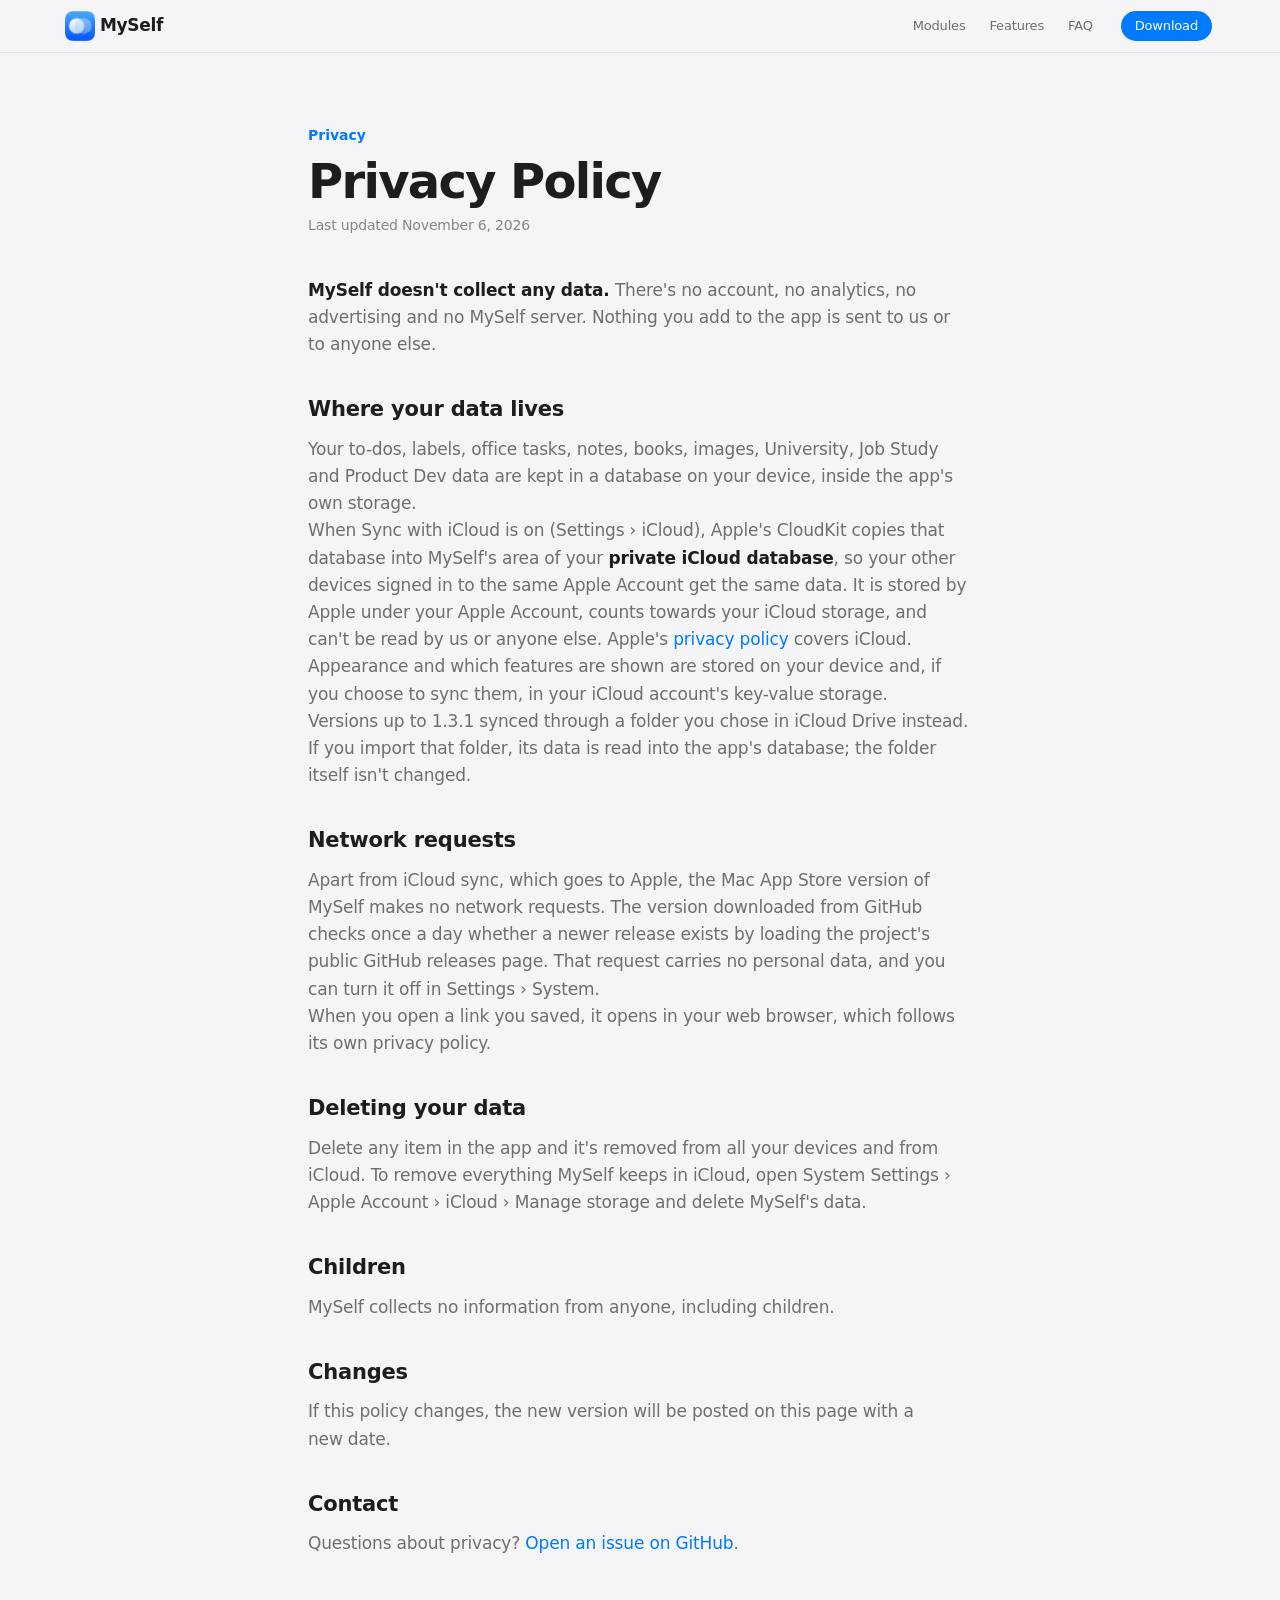
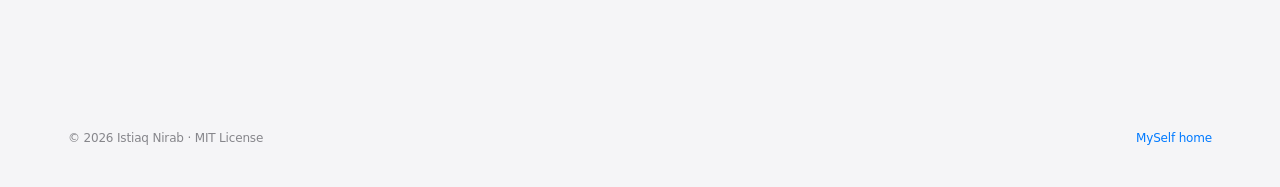
==== commit e0a251a1: "Split Settings › General into Appearance, System and Data tabs Co-Authored-By: Claude Opus 5.5 <nore" ====
--- a/docs/privacy.html
+++ b/docs/privacy.html
@@ -35,7 +35,7 @@
 <p>Versions up to 1.3.1 synced through a folder you chose in iCloud Drive instead. If you import that folder, its data is read into the app's database; the folder itself isn't changed.</p>
 
 <h2>Network requests</h2>
-<p>Apart from iCloud sync, which goes to Apple, the Mac App Store version of MySelf makes no network requests. The version downloaded from GitHub checks once a day whether a newer release exists by loading the project's public GitHub releases page. That request carries no personal data, and you can turn it off in Settings › General.</p>
+<p>Apart from iCloud sync, which goes to Apple, the Mac App Store version of MySelf makes no network requests. The version downloaded from GitHub checks once a day whether a newer release exists by loading the project's public GitHub releases page. That request carries no personal data, and you can turn it off in Settings › System.</p>
 <p>When you open a link you saved, it opens in your web browser, which follows its own privacy policy.</p>
 
 <h2>Deleting your data</h2>
--- a/docs/landing.css
+++ b/docs/landing.css
@@ -36,7 +36,9 @@
 .hero-icon{width:132px;height:132px;filter:drop-shadow(0 18px 30px rgba(20,30,90,.35));margin:-14px}
 .hero h1{font-size:clamp(44px,7.4vw,88px);font-weight:700;letter-spacing:-.045em;line-height:.98;color:#fff;text-shadow:0 2px 30px rgba(20,30,90,.25);max-width:13ch}
 .hero .lede{color:rgba(255,255,255,.92);max-width:52ch;text-align:center}
-.hero-cta{display:flex;gap:12px;flex-wrap:wrap;justify-content:center;margin-top:6px}
+.hero-cta{display:flex;gap:12px;flex-wrap:wrap;justify-content:center;align-items:center;margin-top:6px}
+.store{display:inline-flex;flex:none;line-height:0;transition:transform .12s}.store:active{transform:scale(.97)}
+.store img,.cta .store img{display:block;width:auto;height:44px;margin:0;filter:none}
 .hero-meta{font-size:13px;color:rgba(255,255,255,.82)}
 .hero-stage{margin-top:48px;padding:0 0 70px;display:flex;justify-content:center}
 .hero-shot{display:block;width:min(1180px,100%);height:auto}
